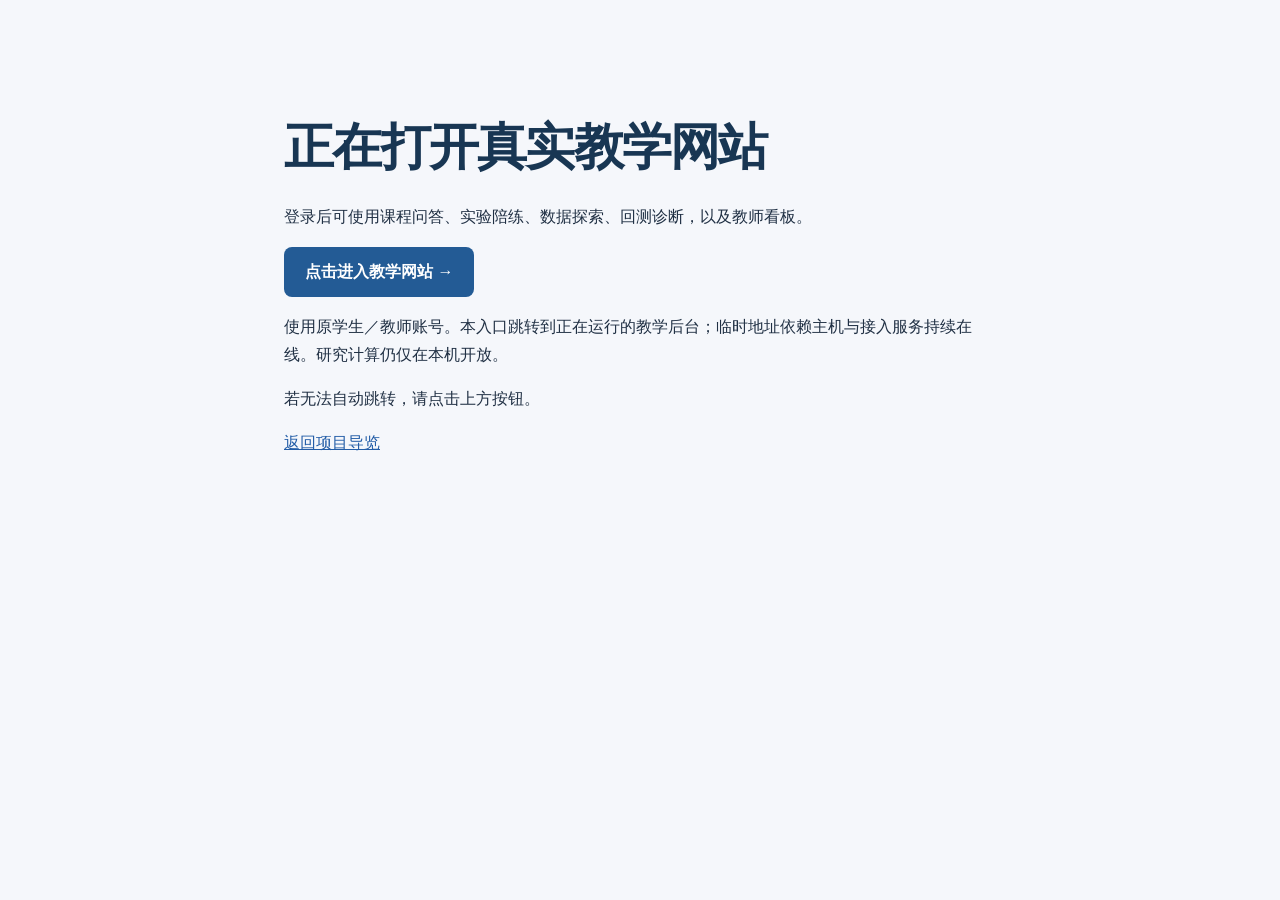
==== live.html @ d560111b "Add entry to authenticated live teaching website" ====
<!doctype html>
<html lang="zh-CN"><head><meta charset="utf-8"><meta name="viewport" content="width=device-width, initial-scale=1"><meta name="robots" content="noindex"><meta http-equiv="refresh" content="1;url=https://steam-bumper-jumping-les.trycloudflare.com/login"><title>进入启真真实教学网站</title><link rel="stylesheet" href="styles.css"></head><body><main style="max-width:760px;margin:10vh auto;padding:24px"><h1>正在打开真实教学网站</h1><p>登录后可使用课程问答、实验陪练、数据探索、回测诊断，以及教师看板。</p><p><a class="primary" href="https://steam-bumper-jumping-les.trycloudflare.com/login">点击进入教学网站 →</a></p><p>使用原学生／教师账号。本入口跳转到正在运行的教学后台；临时地址依赖主机与接入服务持续在线。研究计算仍仅在本机开放。</p><p>若无法自动跳转，请点击上方按钮。</p><a href="index.html">返回项目导览</a></main></body></html>
---- styles.css ----
*{box-sizing:border-box}html{scroll-behavior:smooth;scroll-padding-top:90px}body{margin:0;color:#203044;background:#f5f7fb;font:16px/1.75 -apple-system,BlinkMacSystemFont,"Segoe UI","Microsoft YaHei",sans-serif}button,input,select{font:inherit}button,a,select{touch-action:manipulation}a{color:#235da7}button{cursor:pointer}button:focus-visible,a:focus-visible,select:focus-visible,summary:focus-visible{outline:3px solid #357fde;outline-offset:4px}[hidden]{display:none!important}.skip{position:fixed;left:20px;top:-100px;z-index:9;background:white;padding:10px}.skip:focus{top:10px}.topbar{display:flex;align-items:center;gap:28px;justify-content:space-between;padding:18px max(5vw,24px);background:#fff;border-bottom:1px solid #e0e7f0}.brand{display:flex;gap:12px;align-items:center;text-decoration:none;color:inherit}.mark{background:#235b95;color:#fff;width:44px;height:44px;display:grid;place-items:center;font-weight:800;border-radius:12px;font-size:24px}.brand b{font-size:21px;letter-spacing:.12em}.brand small{display:block;font-size:12px;color:#64758a;line-height:1.4}.topbar nav{display:flex;gap:8px}.topbar nav a{color:#516278;padding:7px 13px;text-decoration:none;border-radius:7px;white-space:nowrap}.topbar nav a[aria-current=page]{background:#eaf1fa;color:#1b518b;font-weight:650}.repo-link{font-size:13px;text-decoration:none;white-space:nowrap}main{max-width:1160px;margin:auto;padding:42px 26px 65px}.hero{display:grid;grid-template-columns:1.25fr .8fr;gap:72px;padding:28px 0 44px;align-items:center}h1{font-size:clamp(32px,4vw,50px);line-height:1.32;letter-spacing:-.035em;margin:0 0 23px;font-weight:720;color:#183653}.hero p{color:#64758a;font-size:18px;line-height:1.9;margin-bottom:30px}.primary{background:#235b95;color:white;display:inline-flex;gap:27px;padding:11px 21px;border-radius:8px;text-decoration:none;font-weight:600}.primary:hover{background:#194778}.hero-map{background:linear-gradient(130deg,#e9f0f8,#f0f6f7);border:1px solid #dce6ef;padding:22px 30px;border-radius:18px}.hero-map div{display:grid;grid-template-columns:40px 1fr;align-items:center;background:#fff;padding:10px 16px;border-radius:9px}.hero-map span{grid-row:span 2;color:#7492b1;font-size:18px;font-weight:600}.hero-map b{font-size:16px}.hero-map small{font-size:12px;color:#76859a}.hero-map i{display:block;text-align:center;font-style:normal;line-height:24px;color:#7190af}.notice{display:flex;gap:17px;padding:16px 20px;background:#fff9ec;border:1px solid #edddbb;border-radius:10px;font-size:14px;color:#71532d;margin:4px 0 40px}.notice b{white-space:nowrap}.section-head{display:flex;justify-content:space-between;align-items:center;margin:0 0 23px}.section-number{font-size:11px;color:#657f9e;letter-spacing:.14em;font-weight:700}h2{font-size:29px;line-height:1.4;margin:5px 0 8px;letter-spacing:-.02em}h3{font-size:18px;line-height:1.5;margin:0 0 15px}.section-head p{margin:0;color:#6b7a8d;font-size:14px}.quiet{font-size:12px;color:#66758a}.two-col{display:grid;grid-template-columns:1fr 1fr;gap:24px}.panel{background:#fff;border:1px solid #e0e6ee;border-radius:13px;padding:27px}.panel p{font-size:14px}.panel-title{display:flex;gap:12px;align-items:center;margin-bottom:18px}.panel-title h3{margin:0}.icon{display:grid;place-items:center;background:#eef3fa;color:#315f90;width:32px;height:32px;border-radius:8px;font-size:15px;font-weight:700}.bubble{background:#eef4fb;border-radius:9px;padding:15px 17px}.answer{font-size:14px;padding:10px 0}.answer p{margin:10px 0}.muted{color:#69798d!important;font-size:12px!important;line-height:1.85}.idea{font-weight:600;font-size:17px!important;color:#1d5084;line-height:1.8}.process{margin:20px 0;padding-left:22px;font-size:14px}.process li{padding:3px 0}details{border-top:1px solid #e4eaf0;padding-top:15px;margin-top:18px;font-size:14px}summary{cursor:pointer;font-weight:600;color:#426482}details li{margin:5px 0}.panel-top{display:flex;justify-content:space-between;align-items:flex-start;gap:18px}.panel-top p{margin:4px 0 18px;color:#758397}.panel-top h3{margin:0}.status{display:inline-block;white-space:nowrap;padding:3px 10px;background:#f1f4f8;border-radius:5px;font-size:12px;color:#5b6c81}.partial{color:#8b6421;background:#fff4d9}.reviewed{color:#277259;background:#e8f5ef}.report-card{margin-top:24px}.segmented{display:inline-flex;background:#f2f5f8;padding:4px;gap:4px;border-radius:7px}.segmented button{border:0;background:transparent;color:#617288;padding:6px 15px;font-size:13px;border-radius:5px}.segmented button[aria-pressed=true]{background:#fff;color:#245b93;box-shadow:0 1px 4px #1b395014}.metrics{display:grid;grid-template-columns:repeat(4,1fr);margin:26px 0;gap:20px}.metrics div{border-right:1px solid #e5eaf0}.metrics div:last-child{border:0}.metrics span{display:block;font-size:12px;color:#758397}.metrics strong{display:block;font-size:28px;font-weight:650;color:#214363;font-variant-numeric:tabular-nums;margin-top:4px}.report-bottom{display:flex;align-items:center;justify-content:space-between;gap:18px;border-top:1px solid #e9edf3;padding-top:15px}.report-bottom p{max-width:660px;color:#5e7083}.secondary{background:white;border:1px solid #bdcfe2;border-radius:7px;color:#275c93;padding:8px 13px;white-space:nowrap;font-size:13px}.secondary:hover{background:#f0f5fb}.teacher-layout{display:grid;grid-template-columns:1.2fr .9fr;gap:24px}.filter{font-size:12px;color:#63778b}select{margin-left:7px;border:1px solid #d4dfeb;border-radius:5px;color:#435f7b;background:#fff;padding:5px 9px;font-size:13px}.task-row{display:flex;align-items:center;justify-content:space-between;gap:10px;border-bottom:1px solid #e9edf2;padding:22px 0}.task-row b{font-size:15px}.task-row p{margin:5px 0 0;color:#718297;font-size:12px}.teacher-actions ul,.next-list{list-style:none;padding:0;margin:0 0 24px}.teacher-actions li,.next-list li{padding:13px 0}.teacher-actions li b,.next-list b{font-size:15px;display:block}.teacher-actions li span,.next-list span{display:block;font-size:13px;color:#738397;margin-top:5px}.check-list{list-style:none;padding:0}.check-list li{padding:8px 0;font-size:14px}.check-list li:before{content:'✓';color:#368269;display:inline-block;margin-right:12px}.project-note{margin-top:24px}footer{border-top:1px solid #dee6ef;padding:30px 26px;text-align:center;background:white;color:#64788e;font-size:13px}footer>span{color:#34536f;font-weight:600}footer p{font-size:12px;margin:8px 0}footer a{text-decoration:none;font-size:12px}dialog{max-width:min(1150px,94vw);max-height:92vh;border:1px solid #d2dbe7;border-radius:12px;padding:0;box-shadow:0 20px 100px #0b253750}dialog::backdrop{background:#173149a6}.dialog-head{position:sticky;top:0;background:white;display:flex;gap:20px;justify-content:space-between;align-items:center;padding:12px 18px;border-bottom:1px solid #dfe7f0}.dialog-head p{font-size:13px;margin:0}.dialog-head button{border:0;background:#eff3f7;color:#345575;border-radius:6px;padding:7px 12px;white-space:nowrap}dialog img{max-width:100%;height:auto;display:block;margin:auto;max-height:none}body:has(dialog[open]){overflow:hidden}@media(max-width:850px){.repo-link{display:none}.topbar{gap:12px;padding:16px 22px}.hero{gap:35px}.hero-map{padding:20px}.report-bottom{flex-direction:column;align-items:flex-start}.metrics strong{font-size:24px}}@media(max-width:640px){.topbar{flex-wrap:wrap;justify-content:center;padding:15px 14px}.brand{margin-right:auto}.topbar nav{width:100%;justify-content:space-between;gap:3px}.topbar nav a{padding:7px 12px;font-size:14px}main{padding:24px 17px 40px}.hero{grid-template-columns:1fr;gap:26px;padding:5px 0 27px}.hero p{font-size:15px}.hero-map{display:none}.hero h1{font-size:35px}.notice{flex-direction:column;gap:4px;padding:14px 16px;font-size:12px;margin-bottom:30px}.two-col,.teacher-layout{grid-template-columns:1fr;gap:18px}.panel{padding:20px}.section-head{align-items:flex-start}.quiet{display:none}h2{font-size:25px}.metrics{grid-template-columns:1fr 1fr;gap:22px 10px}.metrics div:nth-child(2){border-right:0}.metrics strong{font-size:25px}.report-card>.panel-top{flex-direction:column;gap:0}.status.partial{margin-bottom:15px}.panel-top .filter{margin-top:10px}.teacher-layout .panel-top{display:block}.task-row{align-items:flex-start}.task-row b{font-size:14px}.task-row .status{font-size:11px}.dialog-head{padding:10px;gap:8px}.dialog-head p{font-size:12px}.secondary{white-space:normal;text-align:left}.report-bottom p{margin:5px 0}details{font-size:13px}}@media(prefers-reduced-motion:reduce){html{scroll-behavior:auto}}
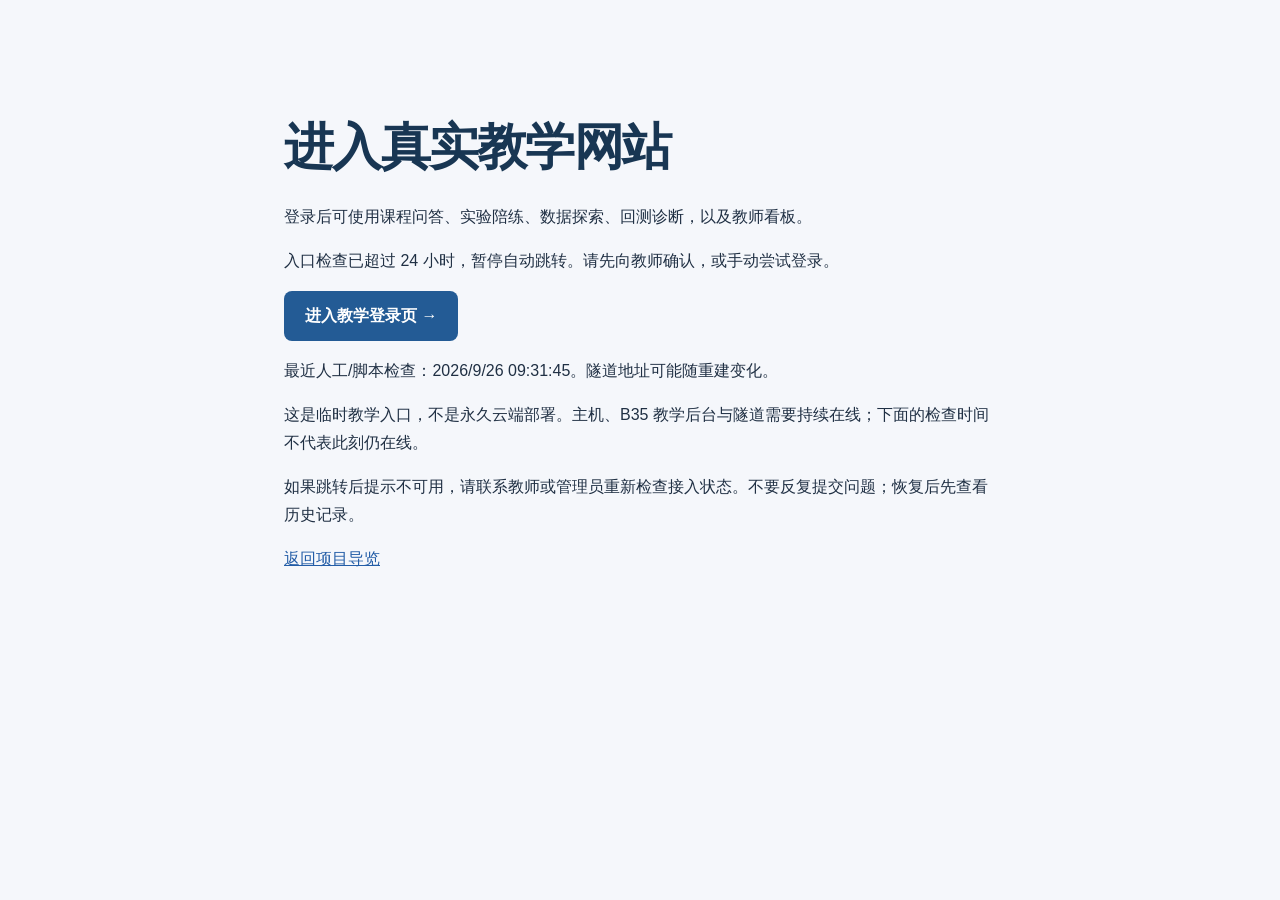
==== commit d8147ff1: "Stabilize dynamic teaching entry and refresh verified temporary origin" ====
--- a/live.html
+++ b/live.html
@@ -1,2 +1,3 @@
 <!doctype html>
-<html lang="zh-CN"><head><meta charset="utf-8"><meta name="viewport" content="width=device-width, initial-scale=1"><meta name="robots" content="noindex"><meta http-equiv="refresh" content="1;url=https://steam-bumper-jumping-les.trycloudflare.com/login"><title>进入启真真实教学网站</title><link rel="stylesheet" href="styles.css"></head><body><main style="max-width:760px;margin:10vh auto;padding:24px"><h1>正在打开真实教学网站</h1><p>登录后可使用课程问答、实验陪练、数据探索、回测诊断，以及教师看板。</p><p><a class="primary" href="https://steam-bumper-jumping-les.trycloudflare.com/login">点击进入教学网站 →</a></p><p>使用原学生／教师账号。本入口跳转到正在运行的教学后台；临时地址依赖主机与接入服务持续在线。研究计算仍仅在本机开放。</p><p>若无法自动跳转，请点击上方按钮。</p><a href="index.html">返回项目导览</a></main></body></html>
+<html lang="zh-CN"><head><meta charset="utf-8"><meta name="viewport" content="width=device-width, initial-scale=1"><meta name="robots" content="noindex"><meta name="referrer" content="no-referrer"><title>进入启真真实教学网站</title><link rel="stylesheet" href="styles.css"><script src="live.js" defer></script></head>
+<body><main style="max-width:760px;margin:10vh auto;padding:24px"><h1>进入真实教学网站</h1><p>登录后可使用课程问答、实验陪练、数据探索、回测诊断，以及教师看板。</p><p id="entry-status" role="status">正在读取教师发布的入口信息…</p><p><a id="live-login" class="primary" hidden>进入教学登录页 →</a></p><p id="entry-checked"></p><p>这是临时教学入口，不是永久云端部署。主机、B35 教学后台与隧道需要持续在线；下面的检查时间不代表此刻仍在线。</p><p>如果跳转后提示不可用，请联系教师或管理员重新检查接入状态。不要反复提交问题；恢复后先查看历史记录。</p><noscript>需要启用 JavaScript 才能读取当前动态地址，请联系教师获取已核验的登录链接。</noscript><a href="index.html">返回项目导览</a></main></body></html>
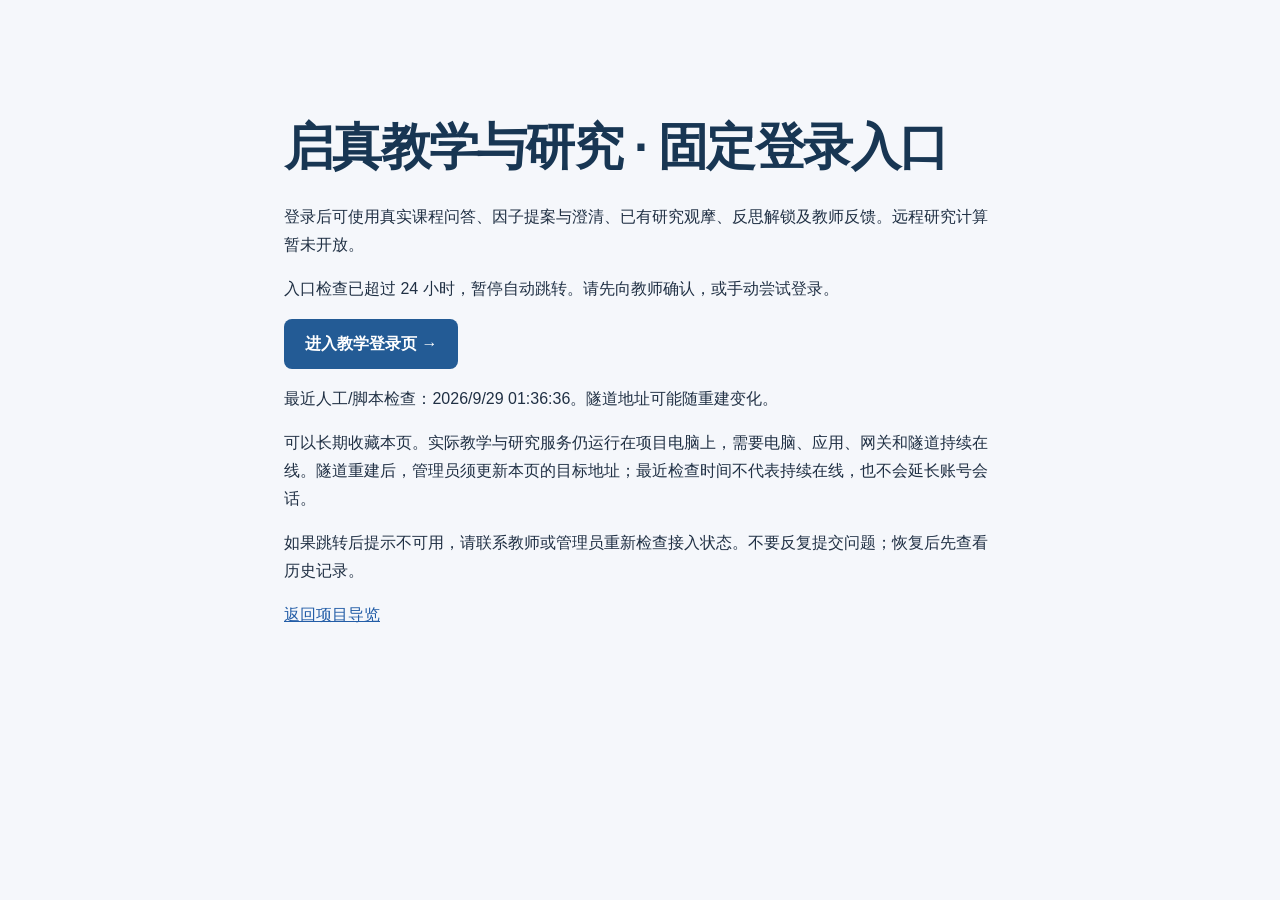
==== commit eac873bb: "Update stable login entry for unified teaching and research demo" ====
--- a/live.html
+++ b/live.html
@@ -1,3 +1,3 @@
 <!doctype html>
-<html lang="zh-CN"><head><meta charset="utf-8"><meta name="viewport" content="width=device-width, initial-scale=1"><meta name="robots" content="noindex"><meta name="referrer" content="no-referrer"><title>进入启真真实教学网站</title><link rel="stylesheet" href="styles.css"><script src="live.js" defer></script></head>
-<body><main style="max-width:760px;margin:10vh auto;padding:24px"><h1>进入真实教学网站</h1><p>登录后可使用课程问答、实验陪练、数据探索、回测诊断，以及教师看板。</p><p id="entry-status" role="status">正在读取教师发布的入口信息…</p><p><a id="live-login" class="primary" hidden>进入教学登录页 →</a></p><p id="entry-checked"></p><p>这是临时教学入口，不是永久云端部署。主机、B35 教学后台与隧道需要持续在线；下面的检查时间不代表此刻仍在线。</p><p>如果跳转后提示不可用，请联系教师或管理员重新检查接入状态。不要反复提交问题；恢复后先查看历史记录。</p><noscript>需要启用 JavaScript 才能读取当前动态地址，请联系教师获取已核验的登录链接。</noscript><a href="index.html">返回项目导览</a></main></body></html>
+<html lang="zh-CN"><head><meta charset="utf-8"><meta name="viewport" content="width=device-width, initial-scale=1"><meta name="robots" content="noindex"><meta name="referrer" content="no-referrer"><title>启真教学与研究 · 固定登录入口</title><link rel="stylesheet" href="styles.css"><script src="live.js" defer></script></head>
+<body><main style="max-width:760px;margin:10vh auto;padding:24px"><h1>启真教学与研究 · 固定登录入口</h1><p>登录后可使用真实课程问答、因子提案与澄清、已有研究观摩、反思解锁及教师反馈。远程研究计算暂未开放。</p><p id="entry-status" role="status">正在读取已发布的网站地址…</p><p><a id="live-login" class="primary" hidden>进入教学登录页 →</a></p><p id="entry-checked"></p><p>可以长期收藏本页。实际教学与研究服务仍运行在项目电脑上，需要电脑、应用、网关和隧道持续在线。隧道重建后，管理员须更新本页的目标地址；最近检查时间不代表持续在线，也不会延长账号会话。</p><p>如果跳转后提示不可用，请联系教师或管理员重新检查接入状态。不要反复提交问题；恢复后先查看历史记录。</p><noscript>需要启用 JavaScript 才能读取当前动态地址，请联系教师获取已核验的登录链接。</noscript><a href="index.html">返回项目导览</a></main></body></html>
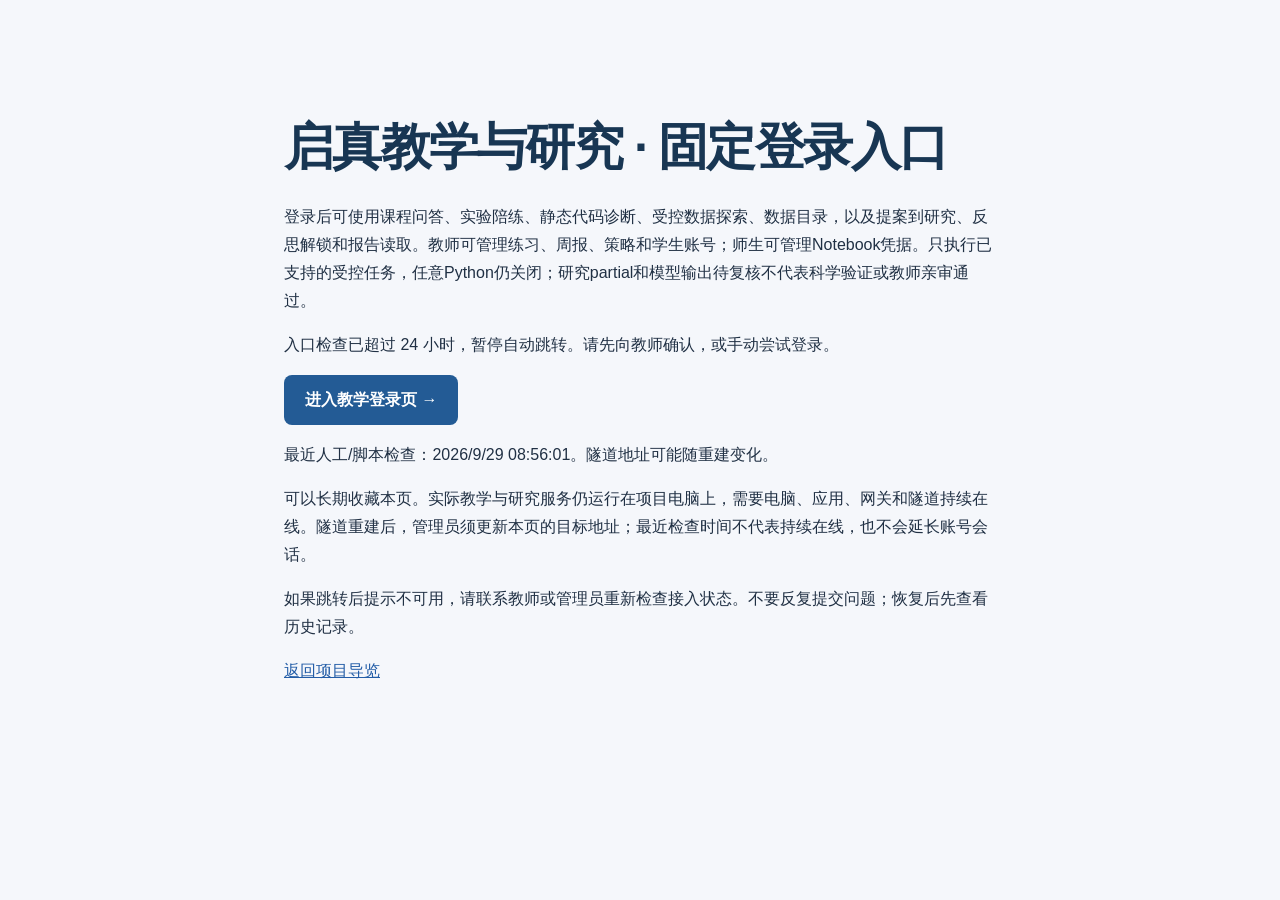
==== commit 30923529: "Update verified controlled teaching and research login entry (2026-09-29)" ====
--- a/live.html
+++ b/live.html
@@ -1,3 +1,3 @@
 <!doctype html>
 <html lang="zh-CN"><head><meta charset="utf-8"><meta name="viewport" content="width=device-width, initial-scale=1"><meta name="robots" content="noindex"><meta name="referrer" content="no-referrer"><title>启真教学与研究 · 固定登录入口</title><link rel="stylesheet" href="styles.css"><script src="live.js" defer></script></head>
-<body><main style="max-width:760px;margin:10vh auto;padding:24px"><h1>启真教学与研究 · 固定登录入口</h1><p>登录后可使用真实课程问答、因子提案与澄清、已有研究观摩、反思解锁及教师反馈。远程研究计算暂未开放。</p><p id="entry-status" role="status">正在读取已发布的网站地址…</p><p><a id="live-login" class="primary" hidden>进入教学登录页 →</a></p><p id="entry-checked"></p><p>可以长期收藏本页。实际教学与研究服务仍运行在项目电脑上，需要电脑、应用、网关和隧道持续在线。隧道重建后，管理员须更新本页的目标地址；最近检查时间不代表持续在线，也不会延长账号会话。</p><p>如果跳转后提示不可用，请联系教师或管理员重新检查接入状态。不要反复提交问题；恢复后先查看历史记录。</p><noscript>需要启用 JavaScript 才能读取当前动态地址，请联系教师获取已核验的登录链接。</noscript><a href="index.html">返回项目导览</a></main></body></html>
+<body><main style="max-width:760px;margin:10vh auto;padding:24px"><h1>启真教学与研究 · 固定登录入口</h1><p>登录后可使用课程问答、实验陪练、静态代码诊断、受控数据探索、数据目录，以及提案到研究、反思解锁和报告读取。教师可管理练习、周报、策略和学生账号；师生可管理Notebook凭据。只执行已支持的受控任务，任意Python仍关闭；研究partial和模型输出待复核不代表科学验证或教师亲审通过。</p><p id="entry-status" role="status">正在读取已发布的网站地址…</p><p><a id="live-login" class="primary" hidden>进入教学登录页 →</a></p><p id="entry-checked"></p><p>可以长期收藏本页。实际教学与研究服务仍运行在项目电脑上，需要电脑、应用、网关和隧道持续在线。隧道重建后，管理员须更新本页的目标地址；最近检查时间不代表持续在线，也不会延长账号会话。</p><p>如果跳转后提示不可用，请联系教师或管理员重新检查接入状态。不要反复提交问题；恢复后先查看历史记录。</p><noscript>需要启用 JavaScript 才能读取当前动态地址，请联系教师获取已核验的登录链接。</noscript><a href="index.html">返回项目导览</a></main></body></html>
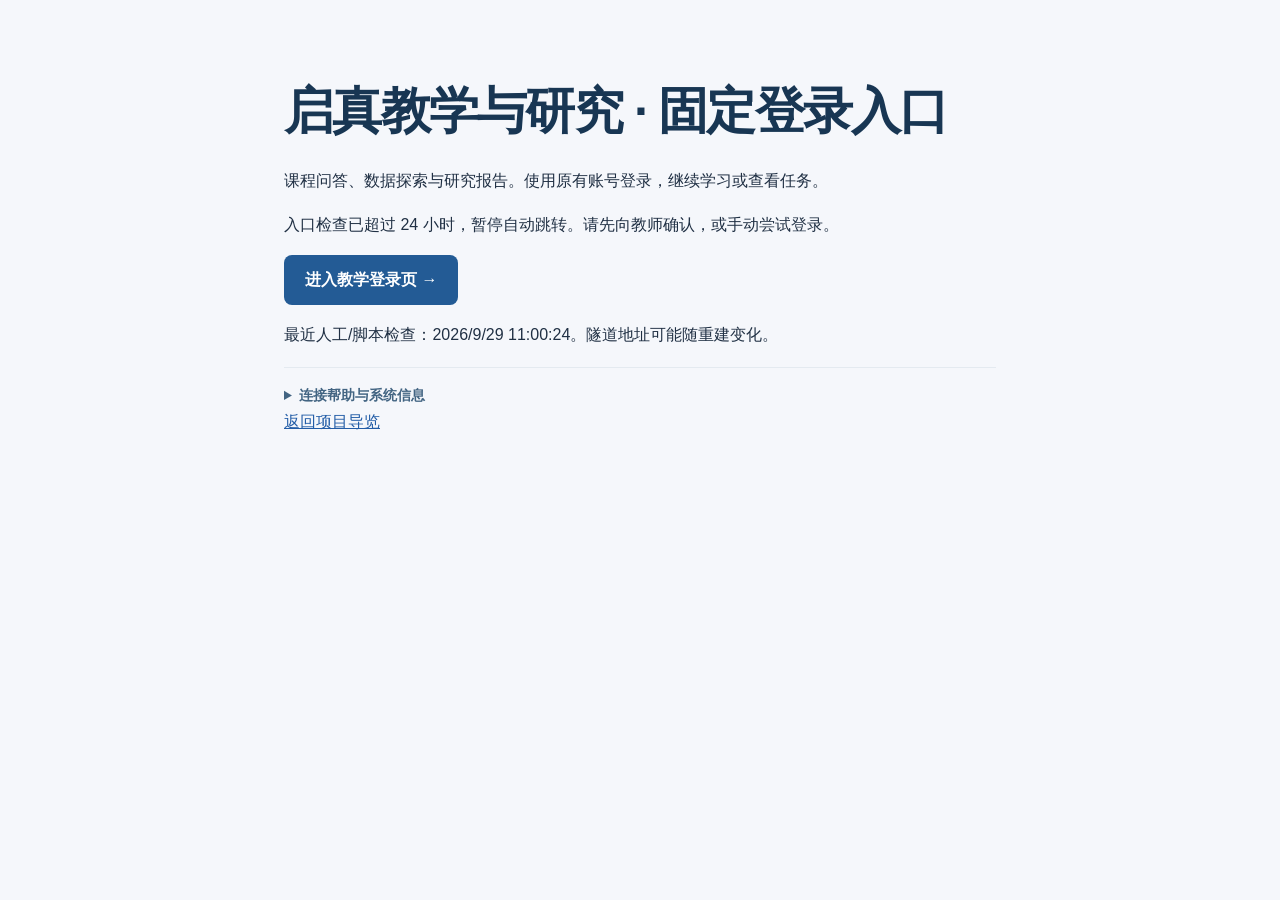
==== commit 69034527: "Simplify login entry and publish verified UX cleanup release (2026-09-29)" ====
--- a/live.html
+++ b/live.html
@@ -1,3 +1,3 @@
 <!doctype html>
 <html lang="zh-CN"><head><meta charset="utf-8"><meta name="viewport" content="width=device-width, initial-scale=1"><meta name="robots" content="noindex"><meta name="referrer" content="no-referrer"><title>启真教学与研究 · 固定登录入口</title><link rel="stylesheet" href="styles.css"><script src="live.js" defer></script></head>
-<body><main style="max-width:760px;margin:10vh auto;padding:24px"><h1>启真教学与研究 · 固定登录入口</h1><p>登录后可使用课程问答、实验陪练、静态代码诊断、受控数据探索、数据目录，以及提案到研究、反思解锁和报告读取。教师可管理练习、周报、策略和学生账号；师生可管理Notebook凭据。只执行已支持的受控任务，任意Python仍关闭；研究partial和模型输出待复核不代表科学验证或教师亲审通过。</p><p id="entry-status" role="status">正在读取已发布的网站地址…</p><p><a id="live-login" class="primary" hidden>进入教学登录页 →</a></p><p id="entry-checked"></p><p>可以长期收藏本页。实际教学与研究服务仍运行在项目电脑上，需要电脑、应用、网关和隧道持续在线。隧道重建后，管理员须更新本页的目标地址；最近检查时间不代表持续在线，也不会延长账号会话。</p><p>如果跳转后提示不可用，请联系教师或管理员重新检查接入状态。不要反复提交问题；恢复后先查看历史记录。</p><noscript>需要启用 JavaScript 才能读取当前动态地址，请联系教师获取已核验的登录链接。</noscript><a href="index.html">返回项目导览</a></main></body></html>
+<body><main style="max-width:760px;margin:6vh auto;padding:24px"><h1>启真教学与研究 · 固定登录入口</h1><p>课程问答、数据探索与研究报告。使用原有账号登录，继续学习或查看任务。</p><p id="entry-status" role="status">正在读取已发布的网站地址…</p><p><a id="live-login" class="primary" hidden>进入教学登录页 →</a></p><p id="entry-checked"></p><details><summary>连接帮助与系统信息</summary><p>可长期收藏本页。服务依赖项目电脑与临时隧道在线；隧道地址变化后由管理员更新。检查时间不代表持续在线，也不会延长账号会话。</p><p>连接不可用时，请联系教师或管理员。提交过程中断线，请先查看历史记录，避免重复提交。</p></details><noscript>需要启用 JavaScript 才能读取当前动态地址，请联系教师获取已核验的登录链接。</noscript><a href="index.html">返回项目导览</a></main></body></html>
